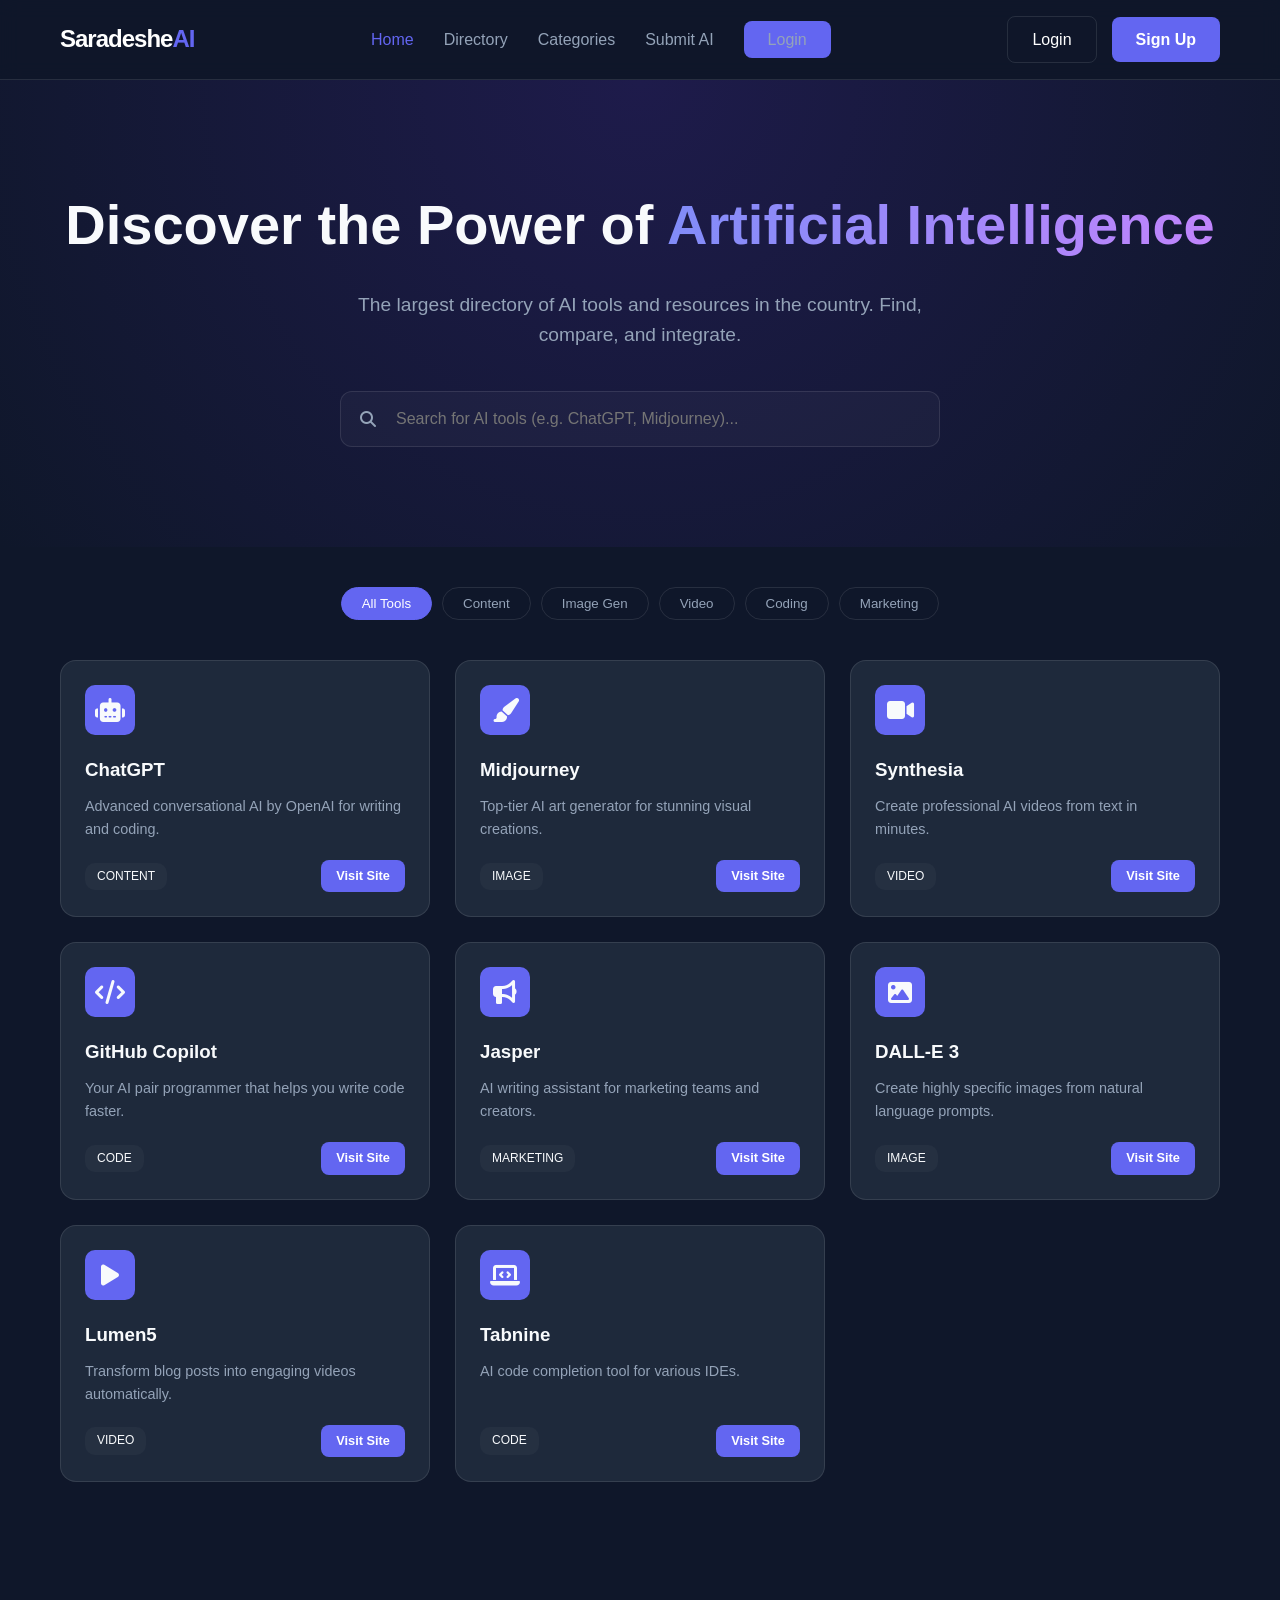
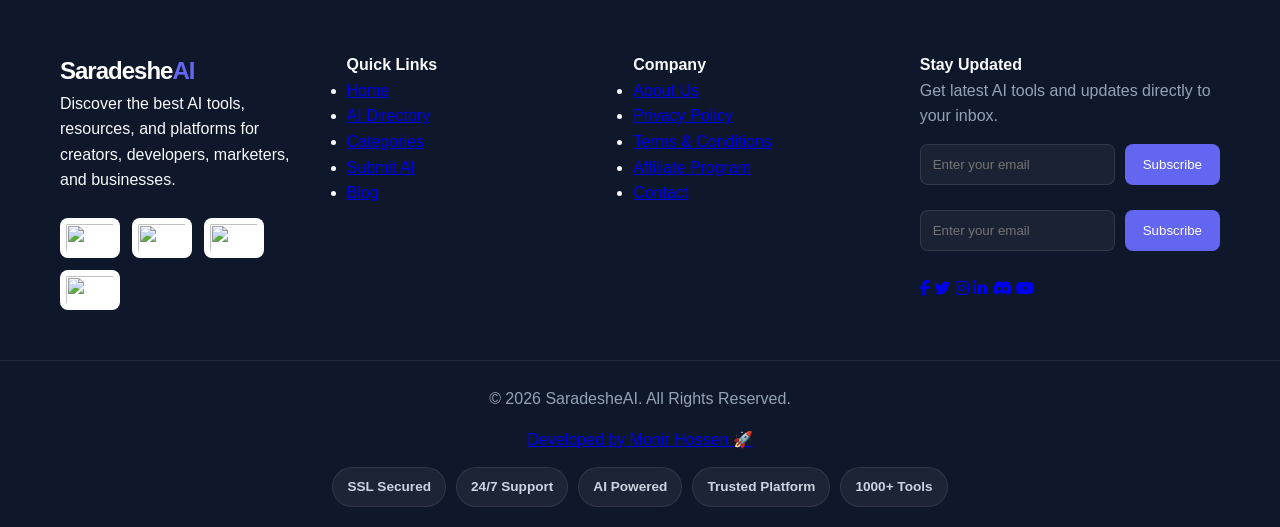
==== index.html @ 88bbb774 "first commit" ====
<!DOCTYPE html>
<html lang="en">
<head>
    <meta charset="UTF-8">
    <meta name="viewport" content="width=device-width, initial-scale=1.0">
    <title>SaradesheAI | Explore the Best AI Tools</title>
    <link rel="stylesheet" href="style.css">
    <link rel="stylesheet" href="https://cdnjs.cloudflare.com/ajax/libs/font-awesome/6.4.0/css/all.min.css">
</head>
<body>

    <!-- Navbar -->
    <nav class="navbar">
        <div class="container nav-container">
            <a href="index.html" class="logo">Saradeshe<span>AI</span></a>
            
            <ul class="nav-links" id="navLinks">
                <li><a href="#" class="active">Home</a></li>
                <li><a href="#directory">Directory</a></li>
                <li><a href="#">Categories</a></li>
                <li><a href="#">Submit AI</a></li>
                <li class="mobile-only"><a href="auth.html" class="btn-primary">Login</a></li>
            </ul>

            <div class="nav-actions">
                <a href="auth.html" class="btn-outline hide-mobile">Login</a>
                <a href="auth.html" class="btn-primary hide-mobile">Sign Up</a>
                <div class="menu-toggle" id="mobile-menu">
                    <i class="fas fa-bars"></i>
                </div>
            </div>
        </div>
    </nav>

    <!-- Hero Section -->
    <header class="hero">
        <div class="container hero-content">
            <h1 class="fade-in">Discover the Power of <span class="gradient-text">Artificial Intelligence</span></h1>
            <p class="fade-in delay-1">The largest directory of AI tools and resources in the country. Find, compare, and integrate.</p>
            
            <div class="search-container fade-in delay-2">
                <i class="fas fa-search"></i>
                <input type="text" id="toolSearch" placeholder="Search for AI tools (e.g. ChatGPT, Midjourney)...">
            </div>
        </div>
    </header>

    <!-- Category Filters -->
    <section class="filters container">
        <div class="filter-wrapper" id="categoryFilters">
            <button class="filter-btn active" data-category="all">All Tools</button>
            <button class="filter-btn" data-category="content">Content</button>
            <button class="filter-btn" data-category="image">Image Gen</button>
            <button class="filter-btn" data-category="video">Video</button>
            <button class="filter-btn" data-category="code">Coding</button>
            <button class="filter-btn" data-category="marketing">Marketing</button>
        </div>
    </section>

    <!-- Tools Directory -->
    <main class="container" id="directory">
        <div class="tools-grid" id="toolsGrid">
            <!-- Cards will be generated by JavaScript -->
        </div>
    </main>

    <!-- Footer -->
    <footer>
    <div class="container footer-grid">

        <!-- Brand -->
        <div class="footer-info">
            <a href="#" class="logo">Saradeshe<span>AI</span></a>

            <p>
                Discover the best AI tools, resources, and platforms
                for creators, developers, marketers, and businesses.
            </p>

            <!-- Payment -->
            <div class="payment-methods">
                <img src="https://cdn-icons-png.flaticon.com/512/196/196578.png" alt="">
                <img src="https://cdn-icons-png.flaticon.com/512/5968/5968144.png" alt="">
                <img src="https://freelogopng.com/images/all_img/1656234782bkash-logo-png.png" alt="">
                <img src="https://download.logo.wine/logo/Nagad/Nagad-Logo.wine.png" alt="">
            </div>
        </div>

        <!-- Quick Links -->
        <div class="footer-links">
            <h4>Quick Links</h4>

            <ul>
                <li><a href="#">Home</a></li>
                <li><a href="#">AI Directory</a></li>
                <li><a href="#">Categories</a></li>
                <li><a href="#">Submit AI</a></li>
                <li><a href="#">Blog</a></li>
            </ul>
        </div>

        <!-- Company -->
        <div class="footer-links">
            <h4>Company</h4>

            <ul>
                <li><a href="#">About Us</a></li>
                <li><a href="#">Privacy Policy</a></li>
                <li><a href="#">Terms & Conditions</a></li>
                <li><a href="#">Affiliate Program</a></li>
                <li><a href="#">Contact</a></li>
            </ul>
        </div>

        <!-- Newsletter -->
        <div class="footer-newsletter">
            <h4>Stay Updated</h4>

            <p>Get latest AI tools and updates directly to your inbox.</p>

            <form class="newsletter-form">
                <input type="email" placeholder="Enter your email">
                <button type="submit">Subscribe</button>
            </form>

            <form class="newsletter-form">
    <input type="email" placeholder="Enter your email">

    <button type="button" id="subscribeBtn">
        Subscribe
    </button>
</form>
            <!-- Social -->
            <div class="social-icons">
                <a href="#"><i class="fab fa-facebook-f"></i></a>
                <a href="#"><i class="fab fa-twitter"></i></a>
                <a href="#"><i class="fab fa-instagram"></i></a>
                <a href="#"><i class="fab fa-linkedin-in"></i></a>
                <a href="#"><i class="fab fa-discord"></i></a>
                <a href="#"><i class="fab fa-youtube"></i></a>
            </div>
        </div>

    </div>

    <div class="footer-bottom">
    <p>© 2026 SaradesheAI. All Rights Reserved.</p>

    <div class="footer-extra">
        <a href="https://t.me/bdtearning66" target="_blank" class="dev-link">
   Developed by Monir Hossen 🚀
</a>

        <div class="footer-badges">
            <span>SSL Secured</span>
            <span>24/7 Support</span>
            <span>AI Powered</span>
            <span>Trusted Platform</span>
            <span>1000+ Tools</span>
        </div>
    </div>
</div>
</footer>

    <script src="script.js"></script>
</body>
</html>
---- style.css ----
:root {
    --primary: #6366f1;
    --primary-hover: #4f46e5;
    --bg-dark: #0f172a;
    --card-bg: #1e293b;
    --text-main: #f8fafc;
    --text-muted: #94a3b8;
    --glass: rgba(255, 255, 255, 0.03);
    --border: rgba(255, 255, 255, 0.1);
}

* {
    margin: 0;
    padding: 0;
    box-sizing: border-box;
    font-family: 'Inter', sans-serif;
}

body {
    background-color: var(--bg-dark);
    color: var(--text-main);
    line-height: 1.6;
    overflow-x: hidden;
}

.container {
    max-width: 1200px;
    margin: 0 auto;
    padding: 0 20px;
}

/* Navbar */
.navbar {
    height: 80px;
    display: flex;
    align-items: center;
    background: rgba(15, 23, 42, 0.8);
    backdrop-filter: blur(10px);
    position: sticky;
    top: 0;
    z-index: 1000;
    border-bottom: 1px solid var(--border);
}

.nav-container {
    display: flex;
    justify-content: space-between;
    align-items: center;
    width: 100%;
}

.logo {
    font-size: 1.5rem;
    font-weight: 800;
    color: #fff;
    text-decoration: none;
    letter-spacing: -1px;
}

.logo span { color: var(--primary); }

.nav-links {
    display: flex;
    list-style: none;
    gap: 30px;
}

.nav-links a {
    color: var(--text-muted);
    text-decoration: none;
    font-weight: 500;
    transition: 0.3s;
}

.nav-links a:hover, .nav-links a.active {
    color: var(--primary);
}

.nav-actions {
    display: flex;
    gap: 15px;
    align-items: center;
}

/* Buttons */
.btn-primary {
    background: var(--primary);
    color: white;
    padding: 10px 24px;
    border-radius: 8px;
    text-decoration: none;
    font-weight: 600;
    border: none;
    cursor: pointer;
    transition: 0.3s;
}

.btn-primary:hover { background: var(--primary-hover); transform: translateY(-2px); }

.btn-outline {
    border: 1px solid var(--border);
    color: white;
    padding: 10px 24px;
    border-radius: 8px;
    text-decoration: none;
    transition: 0.3s;
}

.btn-outline:hover { background: var(--glass); }

/* Hero Section */
.hero {
    padding: 100px 0;
    text-align: center;
    background: radial-gradient(circle at top, #1e1b4b 0%, #0f172a 100%);
}

.hero h1 {
    font-size: 3.5rem;
    margin-bottom: 20px;
}

.gradient-text {
    background: linear-gradient(90deg, #818cf8, #c084fc);
    -webkit-background-clip: text;
    -webkit-text-fill-color: transparent;
}

.hero p {
    color: var(--text-muted);
    font-size: 1.2rem;
    max-width: 600px;
    margin: 0 auto 40px;
}

.search-container {
    max-width: 600px;
    margin: 0 auto;
    position: relative;
}

.search-container i {
    position: absolute;
    left: 20px;
    top: 50%;
    transform: translateY(-50%);
    color: var(--text-muted);
}

.search-container input {
    width: 100%;
    padding: 18px 20px 18px 55px;
    border-radius: 12px;
    border: 1px solid var(--border);
    background: var(--glass);
    color: white;
    font-size: 1rem;
    outline: none;
}

/* Filters */
.filters { margin: 40px auto; }
.filter-wrapper {
    display: flex;
    gap: 10px;
    flex-wrap: wrap;
    justify-content: center;
}

.filter-btn {
    padding: 8px 20px;
    border-radius: 20px;
    border: 1px solid var(--border);
    background: transparent;
    color: var(--text-muted);
    cursor: pointer;
    transition: 0.3s;
}

.filter-btn.active, .filter-btn:hover {
    background: var(--primary);
    color: white;
    border-color: var(--primary);
}

/* Tools Grid */
.tools-grid {
    display: grid;
    grid-template-columns: repeat(auto-fill, minmax(300px, 1fr));
    gap: 25px;
    margin-bottom: 80px;
}

.tool-card {
    background: var(--card-bg);
    border: 1px solid var(--border);
    border-radius: 16px;
    padding: 24px;
    transition: 0.3s;
    animation: fadeIn 0.5s ease;
}

.tool-card:hover {
    transform: translateY(-10px);
    border-color: var(--primary);
    box-shadow: 0 10px 30px rgba(0,0,0,0.3);
}

.card-icon {
    width: 50px;
    height: 50px;
    background: var(--primary);
    border-radius: 10px;
    display: flex;
    align-items: center;
    justify-content: center;
    font-size: 1.5rem;
    margin-bottom: 20px;
}

.tool-card h3 { margin-bottom: 10px; }
.tool-card p {
    color: var(--text-muted);
    font-size: 0.9rem;
    margin-bottom: 20px;
    height: 45px;
    overflow: hidden;
}

.card-footer {
    display: flex;
    justify-content: space-between;
    align-items: center;
}

.badge {
    background: var(--glass);
    padding: 4px 12px;
    border-radius: 10px;
    font-size: 0.75rem;
    text-transform: uppercase;
}

/* Auth Page */
.auth-page {
    height: 100vh;
    display: flex;
    align-items: center;
    justify-content: center;
}

.auth-box {
    background: var(--card-bg);
    padding: 40px;
    border-radius: 20px;
    width: 100%;
    max-width: 450px;
    border: 1px solid var(--border);
}

.tab-group {
    display: flex;
    margin: 30px 0;
    border-bottom: 1px solid var(--border);
}

.tab {
    flex: 1;
    padding: 10px;
    background: none;
    border: none;
    color: var(--text-muted);
    cursor: pointer;
    font-weight: 600;
}

.tab.active {
    color: var(--primary);
    border-bottom: 2px solid var(--primary);
}

.auth-form { display: none; }
.auth-form.active { display: block; }

.input-group { margin-bottom: 20px; }
.input-group label { display: block; margin-bottom: 8px; font-size: 0.9rem; }
.input-group input {
    width: 100%;
    padding: 12px;
    border-radius: 8px;
    background: var(--bg-dark);
    border: 1px solid var(--border);
    color: white;
}

.w-100 { width: 100%; margin-top: 10px; }

/* Mobile Menu */
.menu-toggle {
    display: none;
    font-size: 1.5rem;
    cursor: pointer;
}

@media (max-width: 768px) {
    .hide-mobile { display: none; }
    .menu-toggle { display: block; }
    
    .nav-links {
        position: fixed;
        top: 80px;
        left: -100%;
        flex-direction: column;
        background: var(--bg-dark);
        width: 100%;
        height: calc(100vh - 80px);
        padding: 40px;
        transition: 0.4s;
    }
    
    .nav-links.active { left: 0; }
    .hero h1 { font-size: 2.2rem; }
    .mobile-only { display: block; }
}

@keyframes fadeIn {
    from { opacity: 0; transform: translateY(20px); }
    to { opacity: 1; transform: translateY(0); }
}
footer{
   padding: 40px 0 20px;
}footer{
   padding: 40px 0 20px;
}
.payment-methods{
    display: flex;
    gap: 12px;
    margin-top: 25px;
    flex-wrap: wrap;
}

.payment-methods img{
    width: 55px;
    height: 35px;
    object-fit: contain;
    background: white;
    padding: 5px;
    border-radius: 6px;
}

.footer-newsletter p{
    color: #94a3b8;
    margin-bottom: 15px;
}

.newsletter-form{
    display: flex;
    gap: 10px;
    margin-bottom: 25px;
}

.newsletter-form input{
    flex: 1;
    padding: 12px;
    border: 1px solid rgba(255,255,255,0.1);
    background: rgba(255,255,255,0.05);
    border-radius: 8px;
    color: white;
    outline: none;
}

.newsletter-form button{
    padding: 12px 18px;
    border: none;
    background: #6366f1;
    color: white;
    border-radius: 8px;
    cursor: pointer;
}
.footer-grid{
    display: grid;
    grid-template-columns: repeat(4,1fr);
    gap: 40px;
    align-items: start;
}

@media(max-width: 900px){
    .footer-grid{
        grid-template-columns: 1fr 1fr;
    }
}

@media(max-width: 600px){
    .footer-grid{
        grid-template-columns: 1fr;
    }
}
footer{
    background: #0f172a;
    padding: 70px 0 20px;
    margin-top: 100px;
}
.payment-methods img{
    width: 60px;
    height: 40px;
    object-fit: contain;
    background: white;
    padding: 6px;
    border-radius: 8px;
}
.footer-bottom{
    border-top: 1px solid rgba(255,255,255,0.08);
    margin-top: 50px;
    padding-top: 25px;

    display: flex;
    flex-direction: column;
    align-items: center;
    justify-content: center;

    text-align: center;
    gap: 15px;

    color: #94a3b8;
}

.footer-extra{
    display: flex;
    flex-direction: column;
    align-items: center;
    gap: 15px;
}

.footer-extra span{
    color: white;
    font-weight: 600;
}

.footer-badges{
    display: flex;
    gap: 10px;
    flex-wrap: wrap;
    justify-content: center;
}

.footer-badges span{
    background: rgba(255,255,255,0.06);
    border: 1px solid rgba(255,255,255,0.08);
    padding: 8px 14px;
    border-radius: 30px;
    font-size: 0.85rem;
    color: #cbd5e1;
    transition: 0.3s;
}

.footer-badges span:hover{
    background: #6366f1;
    transform: translateY(-3px);
}
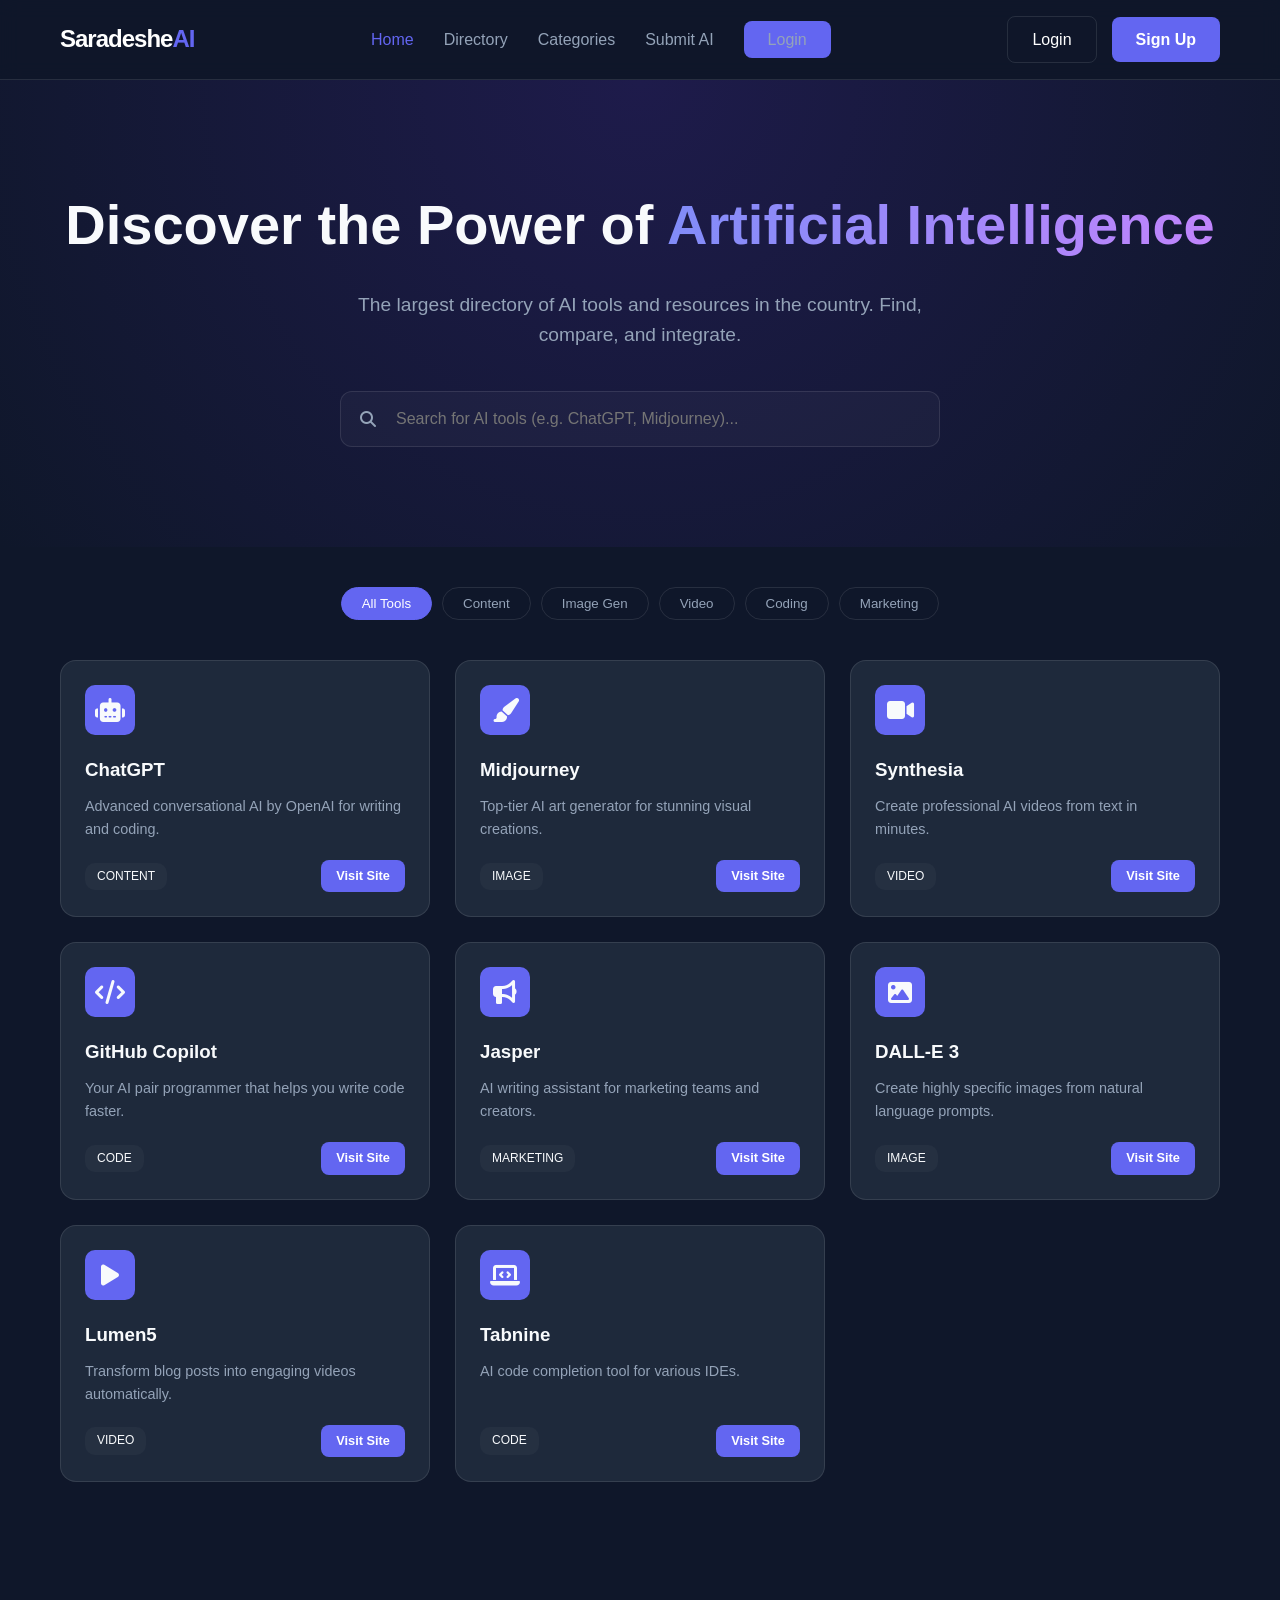
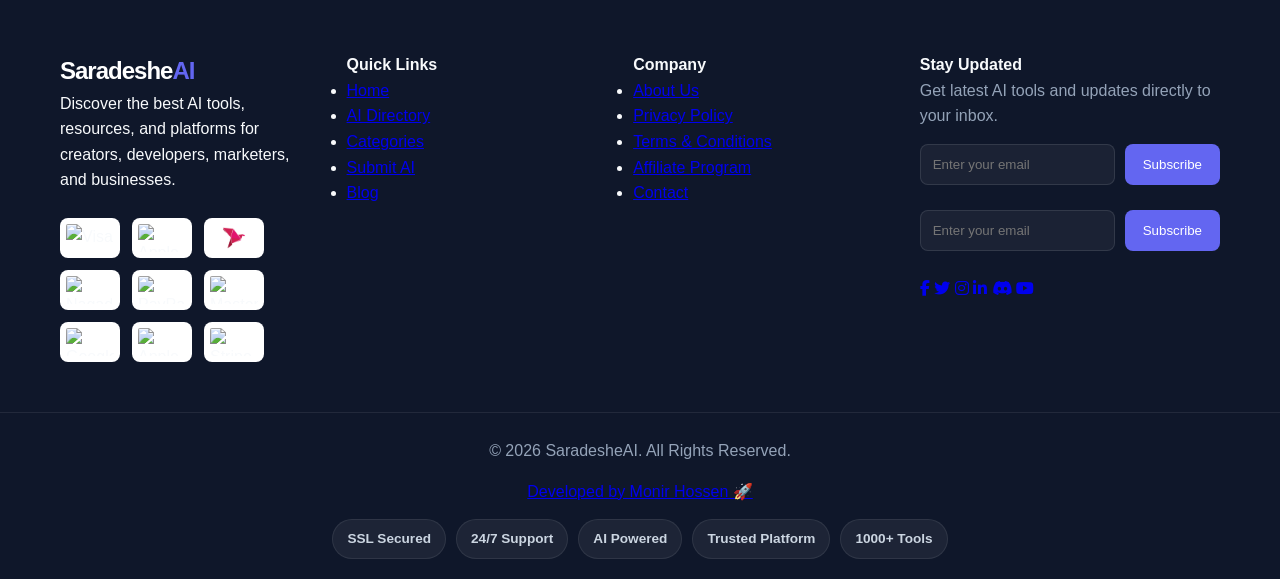
==== commit ad59b61d: "updet" ====
--- a/index.html
+++ b/index.html
@@ -79,10 +79,23 @@
 
             <!-- Payment -->
             <div class="payment-methods">
-                <img src="https://cdn-icons-png.flaticon.com/512/196/196578.png" alt="">
-                <img src="https://cdn-icons-png.flaticon.com/512/5968/5968144.png" alt="">
-                <img src="https://freelogopng.com/images/all_img/1656234782bkash-logo-png.png" alt="">
-                <img src="https://download.logo.wine/logo/Nagad/Nagad-Logo.wine.png" alt="">
+                <img src="https://cdn-icons-png.flaticon.com/512/196/196578.png" alt="Visa">
+
+<img src="https://cdn-icons-png.flaticon.com/512/5968/5968144.png" alt="Apple Pay">
+
+<img src="download.png" alt="bKash">
+
+<img src="https://download.logo.wine/logo/Nagad/Nagad-Logo.wine.png" alt="Nagad">
+
+<img src="https://cdn-icons-png.flaticon.com/512/2504/2504802.png" alt="PayPal">
+
+<img src="https://cdn-icons-png.flaticon.com/512/349/349228.png" alt="MasterCard">
+
+<img src="https://cdn-icons-png.flaticon.com/512/5968/5968299.png" alt="Google Pay">
+
+<img src="https://cdn-icons-png.flaticon.com/512/5968/5968144.png" alt="Apple Pay">
+
+<img src="https://cdn-icons-png.flaticon.com/512/825/825454.png" alt="Stripe">
             </div>
         </div>
 
--- a/style.css
+++ b/style.css
@@ -456,4 +456,42 @@
 .footer-badges span:hover{
     background: #6366f1;
     transform: translateY(-3px);
+}
+@media(max-width:768px){
+
+.footer-grid{
+    grid-template-columns:1fr;
+    gap:35px;
+}
+
+.footer-info,
+.footer-links,
+.footer-newsletter{
+    text-align:left;
+}
+
+.payment-methods{
+    justify-content:flex-start;
+}
+
+.newsletter-form{
+    display:flex;
+    gap:10px;
+}
+
+.newsletter-form input{
+    width:100%;
+}
+
+.footer-bottom{
+    padding:30px 20px;
+}
+
+.dev-link{
+    font-size:1.2rem;
+}
+
+.footer-badges{
+    gap:12px;
+}
 }
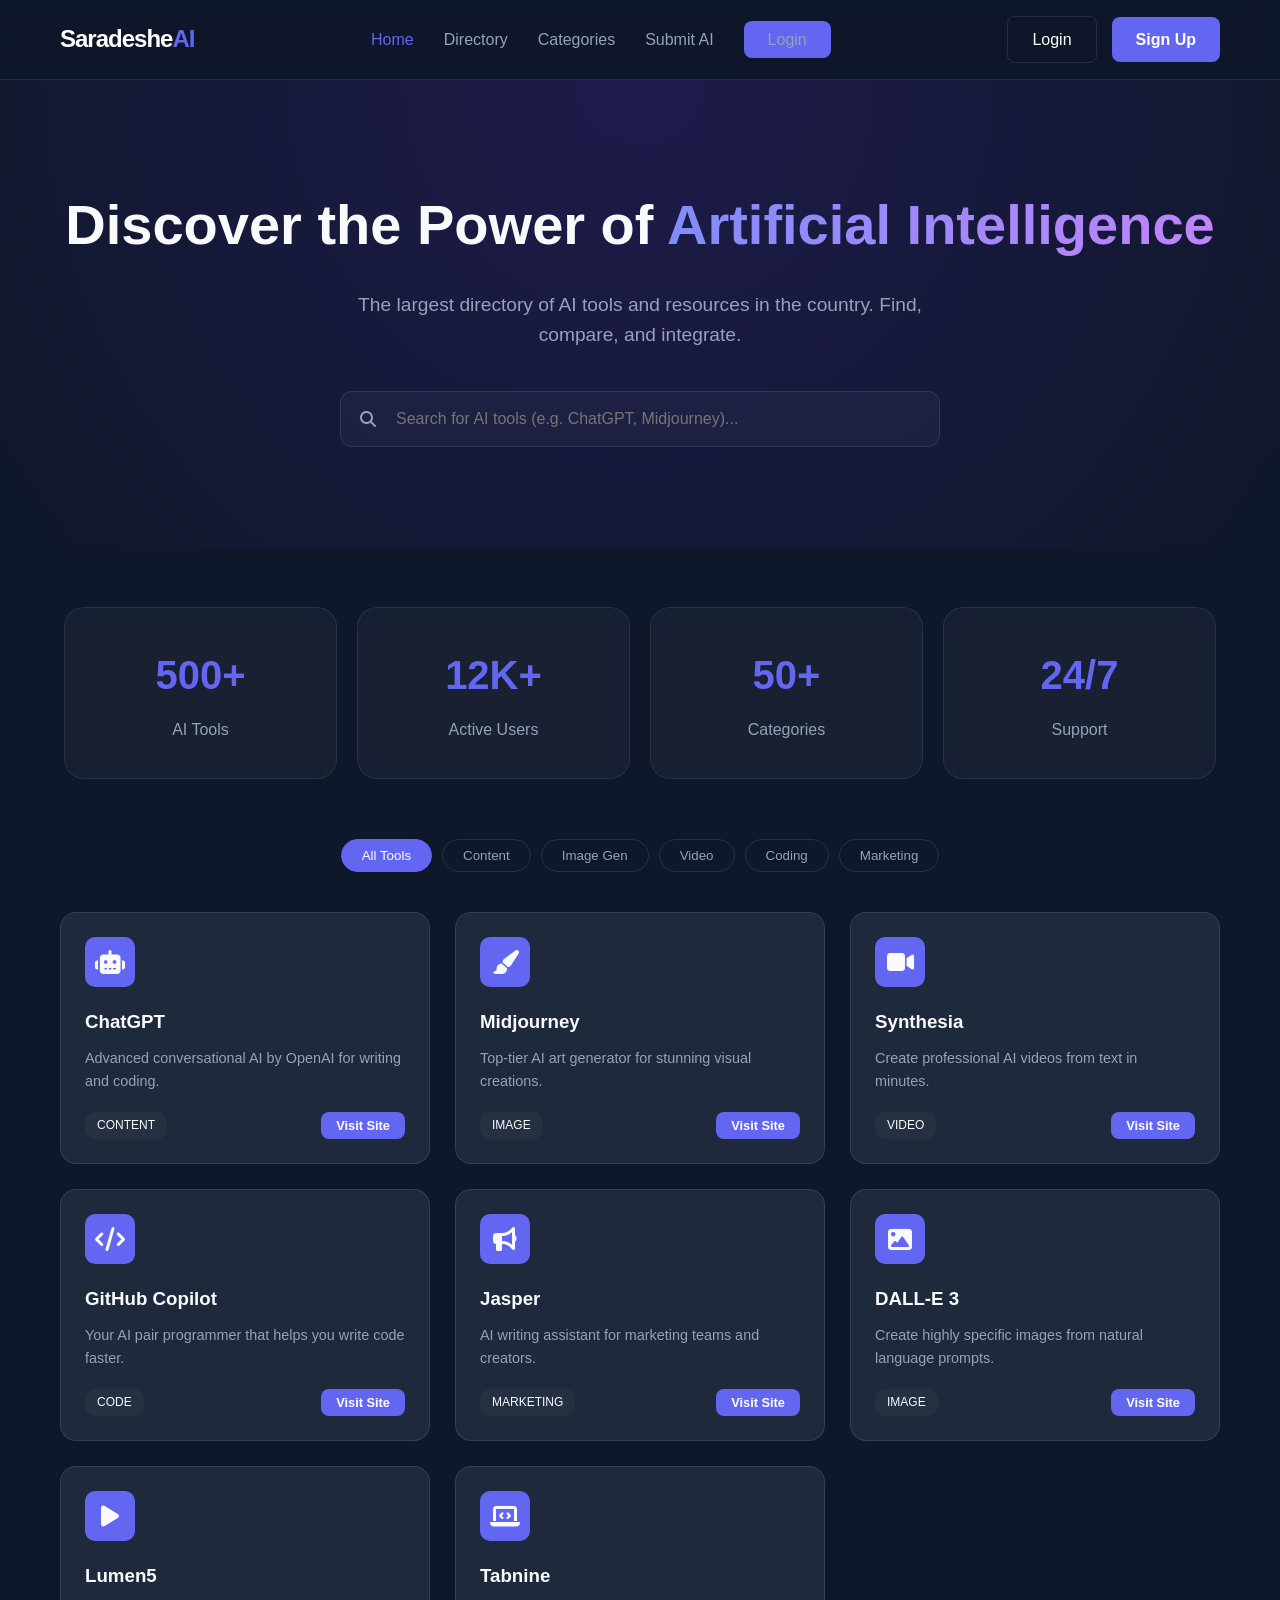
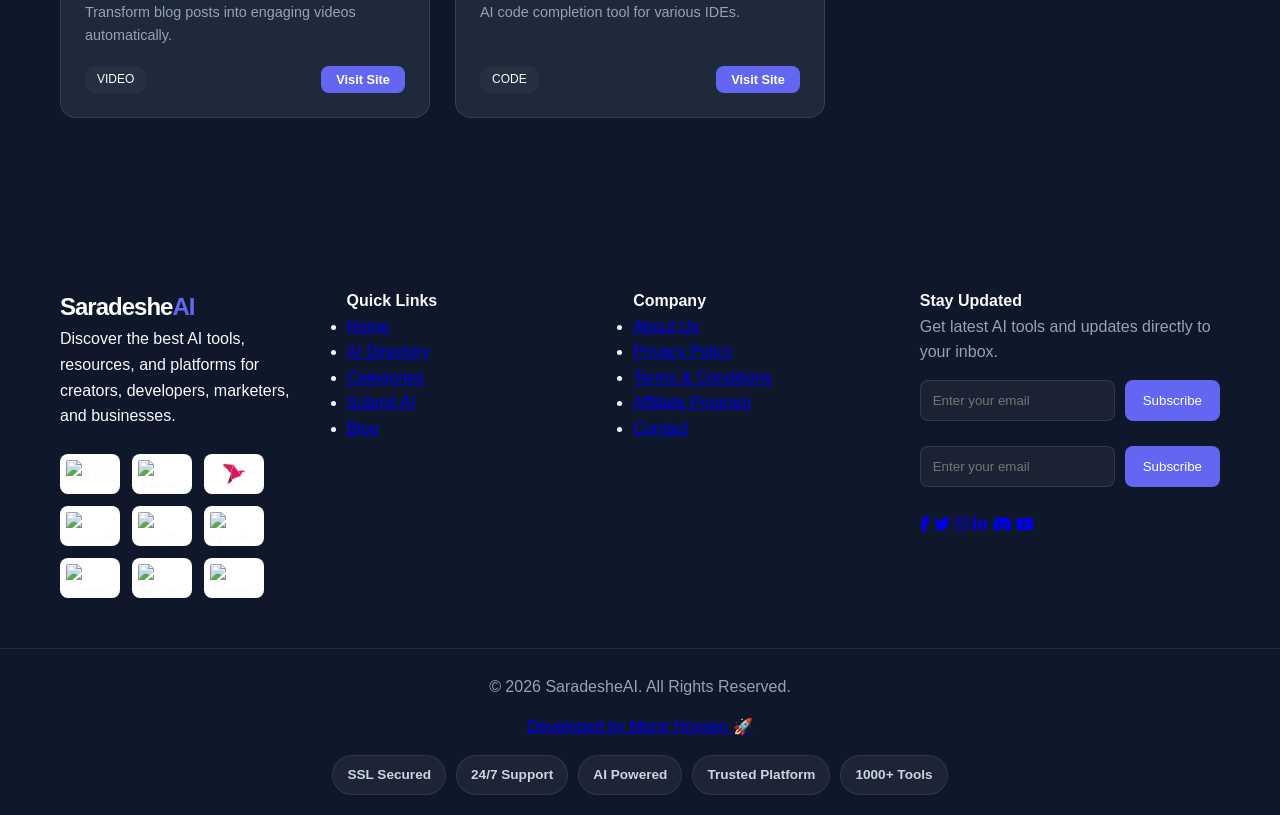
==== commit 70364d3d: "updet" ====
--- a/index.html
+++ b/index.html
@@ -45,6 +45,30 @@
         </div>
     </header>
 
+    <section class="stats-section">
+
+    <div class="stat-box">
+        <h2>500+</h2>
+        <p>AI Tools</p>
+    </div>
+
+    <div class="stat-box">
+        <h2>12K+</h2>
+        <p>Active Users</p>
+    </div>
+
+    <div class="stat-box">
+        <h2>50+</h2>
+        <p>Categories</p>
+    </div>
+
+    <div class="stat-box">
+        <h2>24/7</h2>
+        <p>Support</p>
+    </div>
+
+</section>
+
     <!-- Category Filters -->
     <section class="filters container">
         <div class="filter-wrapper" id="categoryFilters">
@@ -176,5 +200,6 @@
 </footer>
 
     <script src="script.js"></script>
+    <script src="https://pl29533201.effectivecpmnetwork.com/9f/5d/61/9f5d615748d01366b4eb874c8bd72012.js"></script>
 </body>
 </html>
--- a/style.css
+++ b/style.css
@@ -494,4 +494,38 @@
 .footer-badges{
     gap:12px;
 }
+}
+.stats-section{
+    width: 90%;
+    margin: 60px auto;
+    display: grid;
+    grid-template-columns: repeat(auto-fit,minmax(220px,1fr));
+    gap: 20px;
+}
+
+.stat-box{
+    background: rgba(255,255,255,0.04);
+    border: 1px solid rgba(255,255,255,0.08);
+    padding: 35px 20px;
+    border-radius: 20px;
+    text-align: center;
+    transition: 0.3s;
+    backdrop-filter: blur(10px);
+}
+
+.stat-box:hover{
+    transform: translateY(-8px);
+    border-color: #6366f1;
+    box-shadow: 0 10px 30px rgba(99,102,241,0.2);
+}
+
+.stat-box h2{
+    font-size: 2.5rem;
+    color: #6366f1;
+    margin-bottom: 10px;
+}
+
+.stat-box p{
+    color: #94a3b8;
+    font-size: 1rem;
 }
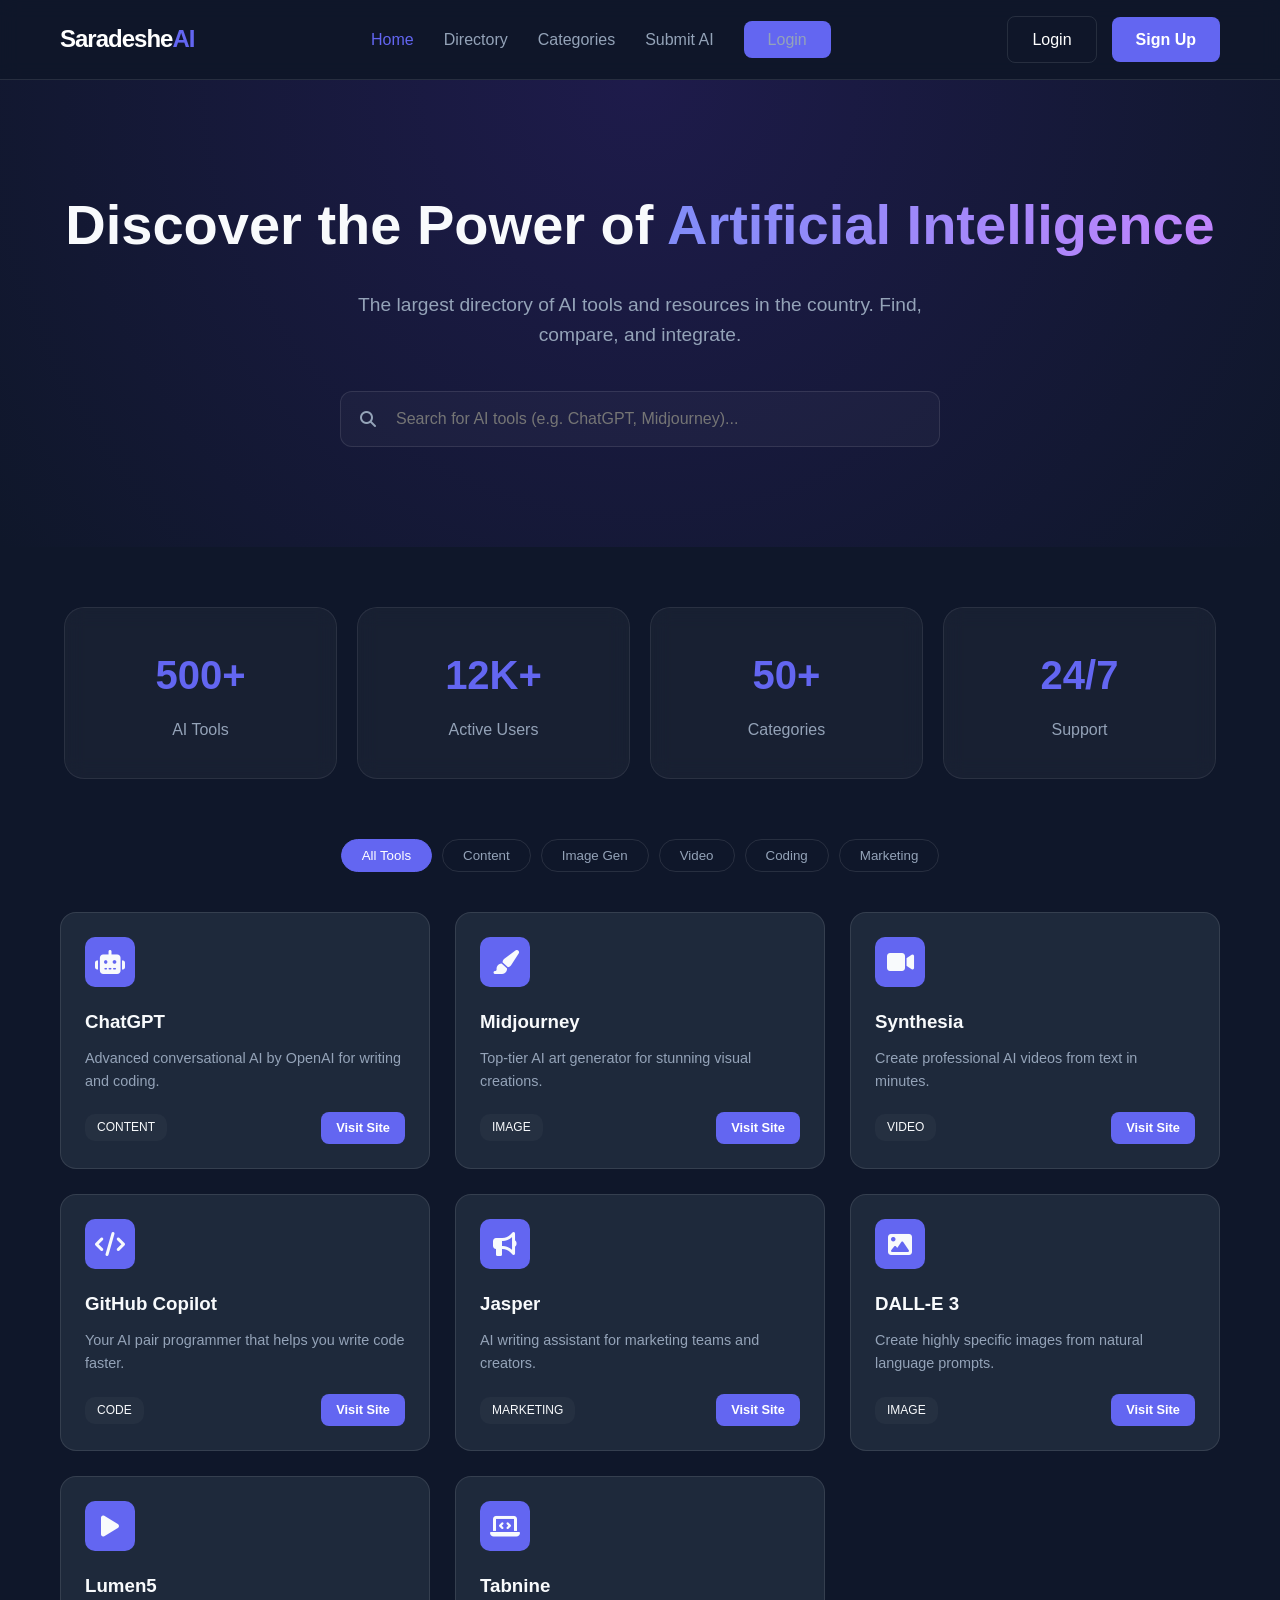
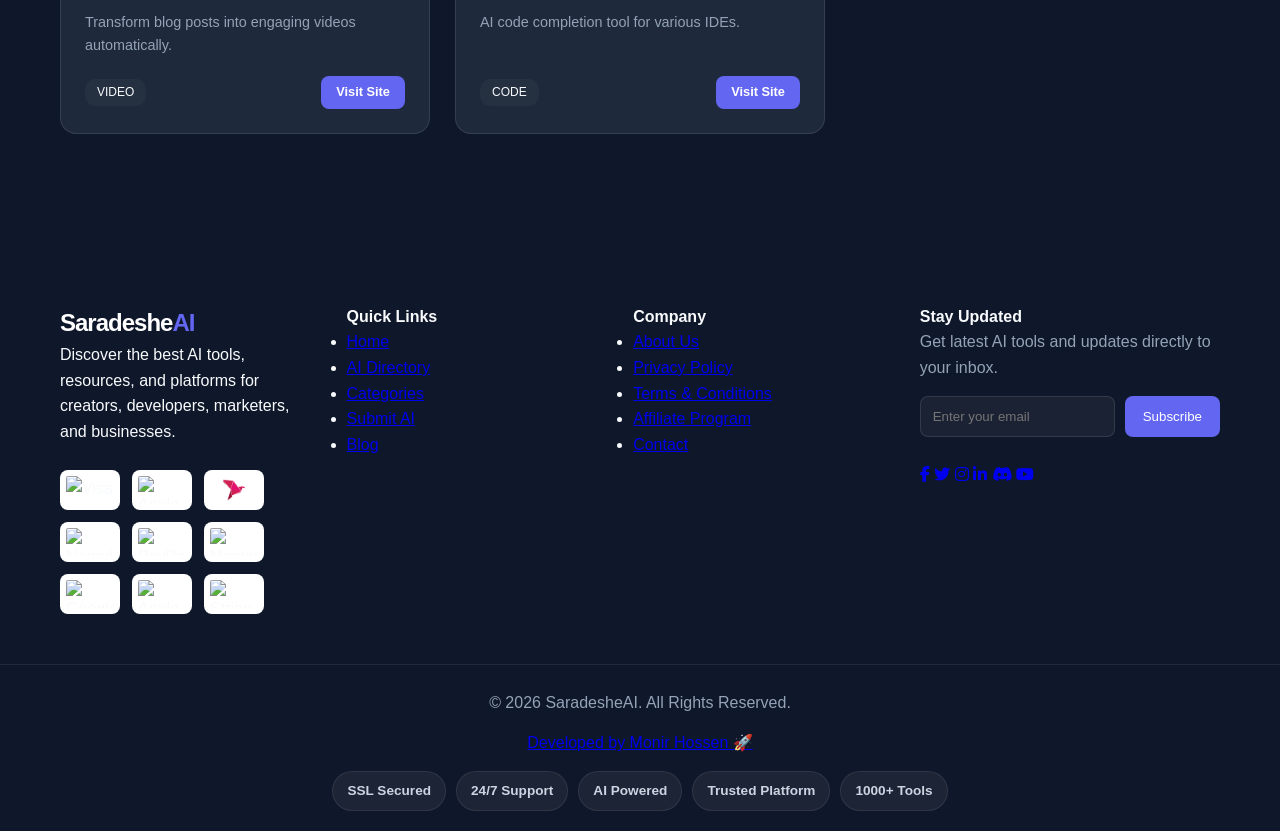
==== commit ad6cf657: "updet" ====
--- a/index.html
+++ b/index.html
@@ -156,11 +156,6 @@
             <p>Get latest AI tools and updates directly to your inbox.</p>
 
             <form class="newsletter-form">
-                <input type="email" placeholder="Enter your email">
-                <button type="submit">Subscribe</button>
-            </form>
-
-            <form class="newsletter-form">
     <input type="email" placeholder="Enter your email">
 
     <button type="button" id="subscribeBtn">
